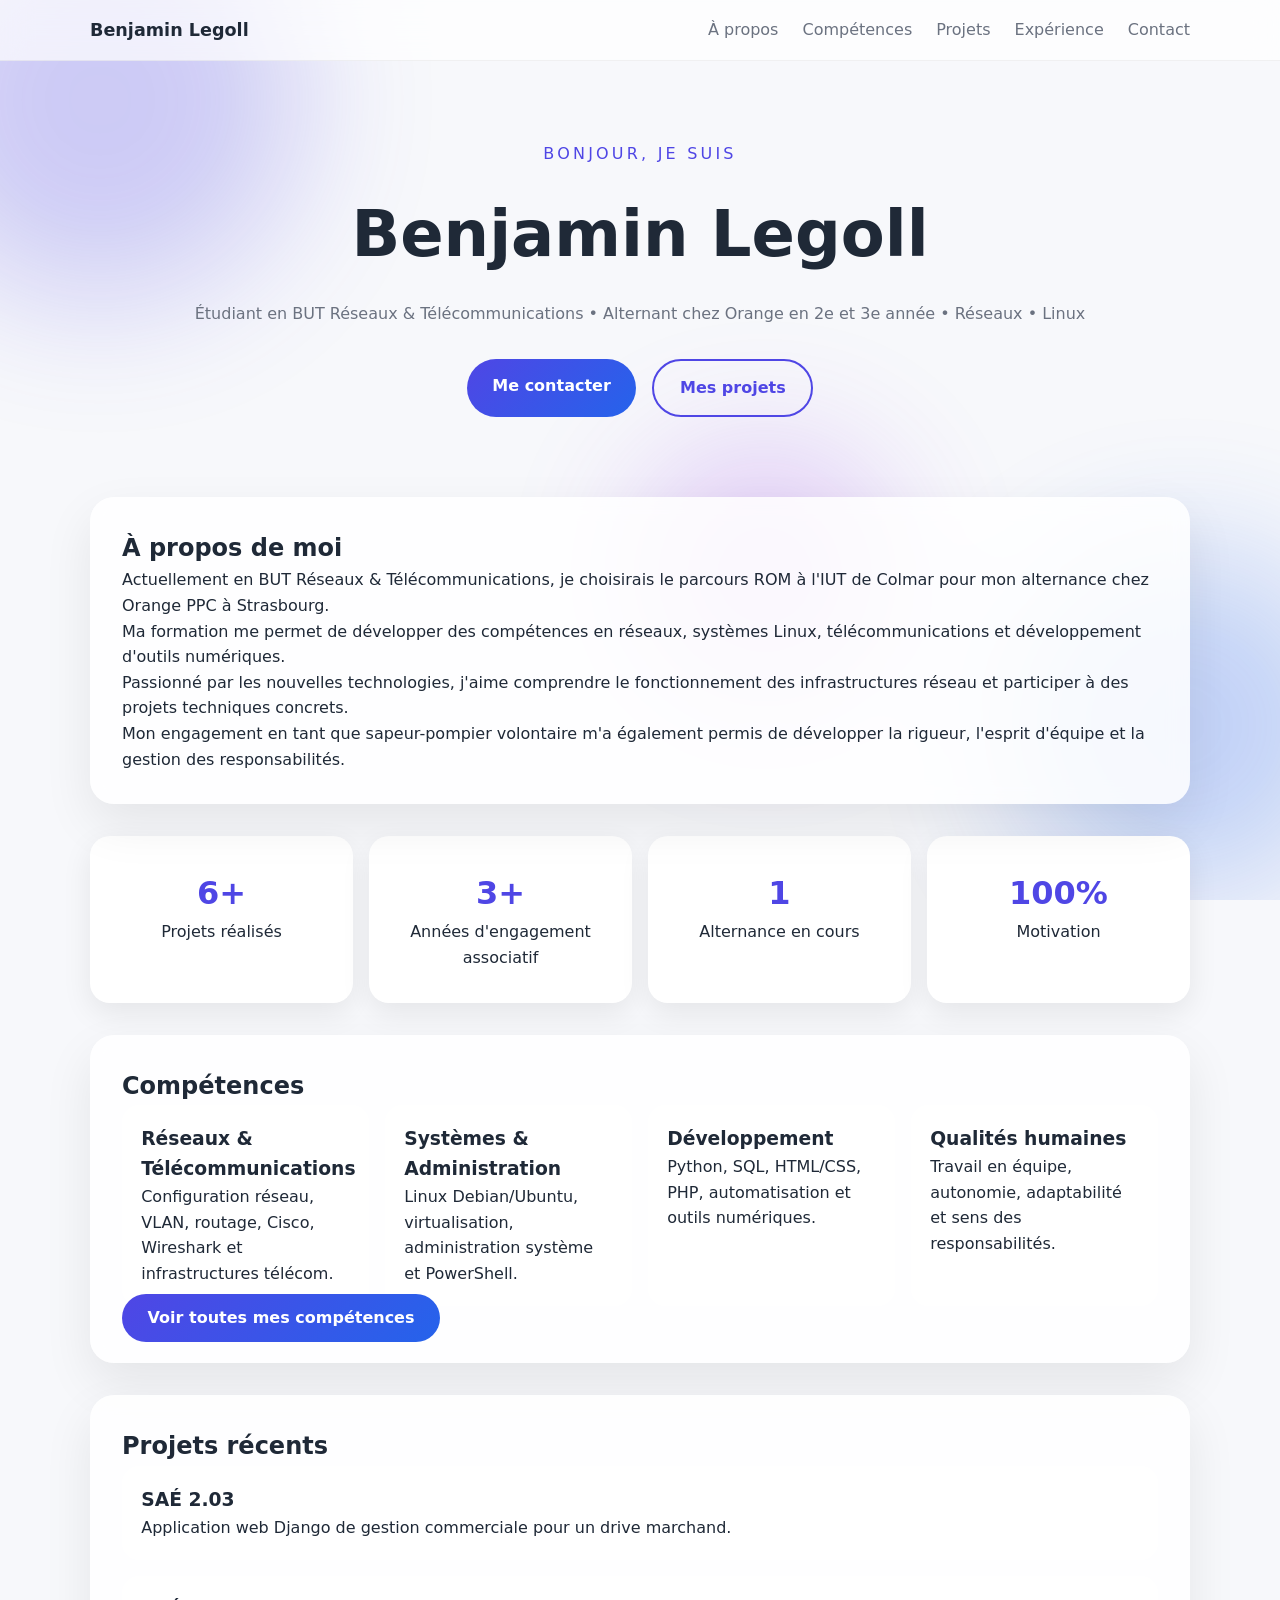
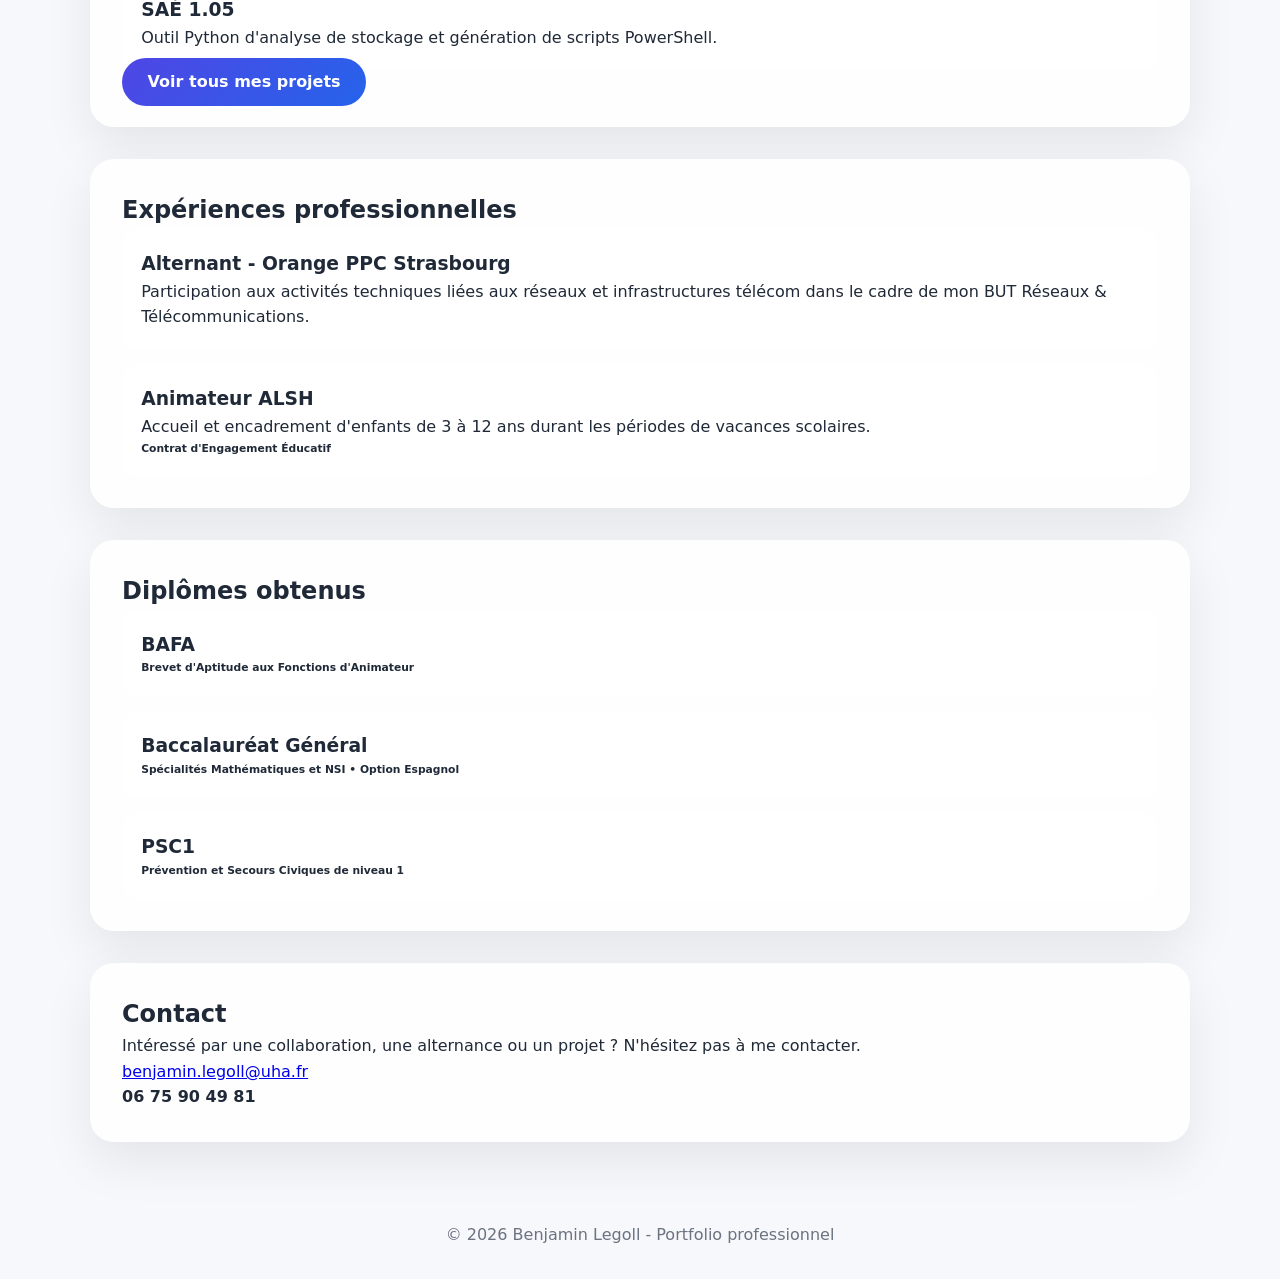
==== index.html @ bb938822 "portfolio initial clean" ====
<!DOCTYPE html>
<html lang="fr">
<head>
  <meta charset="UTF-8">
  <meta name="viewport" content="width=device-width, initial-scale=1.0">
  <title>Benjamin Legoll | Portfolio</title>
  <link rel="stylesheet" href="styles.css">
</head>
<body>

  <div class="background-shapes">
    <span></span>
    <span></span>
    <span></span>
  </div>

  <nav class="navbar">
    <div class="container nav-container">
      <a href="index.html" class="logo">Benjamin Legoll</a>

      <div class="nav-links">
        <a href="#a-propos">À propos</a>
        <a href="#competences">Compétences</a>
        <a href="#projets">Projets</a>
        <a href="#experience">Expérience</a>
        <a href="#contact">Contact</a>
      </div>
    </div>
  </nav>

  <header class="hero">
    <div class="container">

      <p class="eyebrow">Bonjour, je suis</p>

      <h1>Benjamin Legoll</h1>

      <p class="subtitle">
        Étudiant en BUT Réseaux & Télécommunications • Alternant chez Orange en 2e et 3e année • Réseaux • Linux
      </p>

      <div class="hero-buttons">
        <a class="btn" href="#contact">Me contacter</a>
        <a class="btn btn-secondary" href="projects.html">Mes projets</a>
      </div>

    </div>
  </header>

  <main class="container">

    <section id="a-propos" class="card">
      <h2>À propos de moi</h2>

      <p>
        Actuellement en BUT Réseaux & Télécommunications, je choisirais le parcours ROM à l'IUT de Colmar pour mon alternance chez Orange PPC à Strasbourg.
      </p>

      <p>
        Ma formation me permet de développer des compétences en réseaux, systèmes Linux,
        télécommunications et développement d'outils numériques.
      </p>

      <p>
        Passionné par les nouvelles technologies, j'aime comprendre le fonctionnement
        des infrastructures réseau et participer à des projets techniques concrets.
      </p>

      <p>
        Mon engagement en tant que sapeur-pompier volontaire m'a également permis de développer
        la rigueur, l'esprit d'équipe et la gestion des responsabilités.
      </p>
    </section>

    <section class="stats">
      <div class="stat">
        <h3>6+</h3>
        <p>Projets réalisés</p>
      </div>

      <div class="stat">
        <h3>3+</h3>
        <p>Années d'engagement associatif</p>
      </div>

      <div class="stat">
        <h3>1</h3>
        <p>Alternance en cours</p>
      </div>

      <div class="stat">
        <h3>100%</h3>
        <p>Motivation</p>
      </div>
    </section>

    <section id="competences" class="card">
      <h2>Compétences</h2>

      <div class="skills-overview">

        <article>
          <h3>Réseaux & Télécommunications</h3>
          <p>Configuration réseau, VLAN, routage, Cisco, Wireshark et infrastructures télécom.</p>
        </article>

        <article>
          <h3>Systèmes & Administration</h3>
          <p>Linux Debian/Ubuntu, virtualisation, administration système et PowerShell.</p>
        </article>

        <article>
          <h3>Développement</h3>
          <p>Python, SQL, HTML/CSS, PHP, automatisation et outils numériques.</p>
        </article>

        <article>
          <h3>Qualités humaines</h3>
          <p>Travail en équipe, autonomie, adaptabilité et sens des responsabilités.</p>
        </article>

      </div>

      <a class="btn section-btn" href="skills.html">
        Voir toutes mes compétences
      </a>
    </section>

    <section id="projets" class="card">
      <h2>Projets récents</h2>

      <div class="projects-overview">

        <article>
          <h3>SAÉ 2.03</h3>
          <p>Application web Django de gestion commerciale pour un drive marchand.</p>
        </article>

        <article>
          <h3>SAÉ 1.05</h3>
          <p>Outil Python d'analyse de stockage et génération de scripts PowerShell.</p>
        </article>

      </div>

      <a class="btn section-btn" href="projects.html">
        Voir tous mes projets
      </a>
    </section>

    <section id="experience" class="card">
      <h2>Expériences professionnelles</h2>

      <div class="experience-list">

        <article>
          <h3>Alternant - Orange PPC Strasbourg</h3>
          <p>
            Participation aux activités techniques liées aux réseaux et infrastructures
            télécom dans le cadre de mon BUT Réseaux & Télécommunications.
          </p>
        </article>

        <article>
          <h3>Animateur ALSH</h3>
          <p>
            Accueil et encadrement d'enfants de 3 à 12 ans durant les périodes de vacances scolaires.
          </p>
          <h6>Contrat d'Engagement Éducatif</h6>
        </article>

      </div>
    </section>

    <section id="diplomes" class="card">
      <h2>Diplômes obtenus</h2>

      <div class="exam-list">

        <article>
          <h3>BAFA</h3>
          <h6>Brevet d'Aptitude aux Fonctions d'Animateur</h6>
        </article>

        <article>
          <h3>Baccalauréat Général</h3>
          <h6>Spécialités Mathématiques et NSI • Option Espagnol</h6>
        </article>

        <article>
          <h3>PSC1</h3>
          <h6>Prévention et Secours Civiques de niveau 1</h6>
        </article>

      </div>
    </section>

    <section id="contact" class="card contact-card">
      <h2>Contact</h2>

      <p>
        Intéressé par une collaboration, une alternance ou un projet ?
        N'hésitez pas à me contacter.
      </p>

      <p>
        <a href="mailto:benjamin.legoll@uha.fr">benjamin.legoll@uha.fr</a>
      </p>

      <p>
        <strong>06 75 90 49 81</strong>
      </p>
    </section>

  </main>

  <footer class="footer">
    <p>© 2026 Benjamin Legoll - Portfolio professionnel</p>
  </footer>

</body>
</html>
---- styles.css ----
:root {
  --primary: #4f46e5;
  --secondary: #2563eb;
  --text: #1f2937;
  --muted: #6b7280;
  --bg: #f7f8fb;
  --card: rgba(255,255,255,0.85);
}

* {
  box-sizing: border-box;
  margin: 0;
  padding: 0;
}

html {
  scroll-behavior: smooth;
}

body {
  font-family: system-ui, -apple-system, Segoe UI, Roboto, sans-serif;
  background: var(--bg);
  color: var(--text);
  line-height: 1.6;
  overflow-x: hidden;
}

/* ===== BACKGROUND ANIMÉ ===== */

.background-shapes {
  position: fixed;
  inset: 0;
  z-index: -1;
  overflow: hidden;
}

.background-shapes span {
  position: absolute;
  border-radius: 50%;
  filter: blur(70px);
  opacity: 0.25;
  animation: float 18s infinite ease-in-out;
}

.background-shapes span:nth-child(1) {
  width: 400px;
  height: 400px;
  background: var(--primary);
  top: -100px;
  left: -100px;
}

.background-shapes span:nth-child(2) {
  width: 350px;
  height: 350px;
  background: var(--secondary);
  bottom: 0;
  right: -80px;
}

.background-shapes span:nth-child(3) {
  width: 250px;
  height: 250px;
  background: #9333ea;
  top: 50%;
  left: 50%;
}

@keyframes float {
  0% { transform: translateY(0px); }
  50% { transform: translateY(-40px); }
  100% { transform: translateY(0px); }
}

/* ===== NAVBAR ===== */

.navbar {
  position: sticky;
  top: 0;
  z-index: 1000;
  backdrop-filter: blur(15px);
  background: rgba(255,255,255,0.7);
  border-bottom: 1px solid rgba(0,0,0,0.05);
}

.nav-container {
  display: flex;
  justify-content: space-between;
  align-items: center;
  padding: 1rem 0;
}

.logo {
  font-weight: 800;
  text-decoration: none;
  color: var(--text);
  font-size: 1.1rem;
}

.nav-links {
  display: flex;
  gap: 1.5rem;
}

.nav-links a {
  text-decoration: none;
  color: var(--muted);
  font-weight: 500;
  transition: 0.3s;
}

.nav-links a:hover {
  color: var(--primary);
}

/* ===== CONTAINER ===== */

.container {
  width: min(1100px, 92%);
  margin: auto;
}

/* ===== HERO ===== */

.hero {
  text-align: center;
  padding: 5rem 0 3rem;
}

.hero h1 {
  font-size: clamp(2.5rem, 5vw, 4rem);
  animation: fadeUp 0.8s ease;
}

.subtitle {
  margin-top: 1rem;
  color: var(--muted);
  animation: fadeUp 1.1s ease;
}

.eyebrow {
  text-transform: uppercase;
  letter-spacing: 0.2em;
  color: var(--primary);
  margin-bottom: 1rem;
}

.hero-buttons {
  margin-top: 2rem;
  display: flex;
  justify-content: center;
  gap: 1rem;
  flex-wrap: wrap;
}

/* ===== BUTTONS ===== */

.btn {
  padding: 0.9rem 1.6rem;
  border-radius: 999px;
  text-decoration: none;
  font-weight: 600;
  background: linear-gradient(135deg, var(--primary), var(--secondary));
  color: white;
  transition: 0.3s;
}

.btn:hover {
  transform: translateY(-3px);
  box-shadow: 0 15px 30px rgba(0,0,0,0.15);
}

.btn-secondary {
  background: transparent;
  border: 2px solid var(--primary);
  color: var(--primary);
}

.btn-secondary:hover {
  background: var(--primary);
  color: white;
}

/* ===== CARDS ===== */

.card {
  background: var(--card);
  backdrop-filter: blur(10px);
  border-radius: 24px;
  padding: 2rem;
  margin-top: 2rem;
  box-shadow: 0 20px 50px rgba(0,0,0,0.08);
  transition: 0.3s;
}

.card:hover {
  transform: translateY(-6px);
}

/* ===== GRIDS ===== */

.skills-overview,
.project-list,
.projects-overview,
.experience-list,
.exam-list {
  display: grid;
  gap: 1rem;
}

.skills-overview {
  grid-template-columns: repeat(auto-fit, minmax(220px, 1fr));
}

/* ===== SUB CARDS ===== */

.skills-overview article,
.project-card,
.projects-overview article,
.experience-list article,
.exam-list article {
  background: white;
  border-radius: 18px;
  padding: 1.2rem;
  transition: 0.3s;
}

.skills-overview article:hover,
.project-card:hover,
.projects-overview article:hover,
.experience-list article:hover,
.exam-list article:hover {
  transform: translateY(-6px);
  box-shadow: 0 15px 30px rgba(0,0,0,0.1);
}

/* ===== TAGS ===== */

.tags {
  display: flex;
  flex-wrap: wrap;
  gap: 0.5rem;
  margin-top: 1rem;
}

.tag {
  background: #e0e7ff;
  color: var(--primary);
  padding: 0.3rem 0.7rem;
  border-radius: 999px;
  font-size: 0.8rem;
  transition: 0.3s;
}

.tag:hover {
  background: var(--primary);
  color: white;
}

/* ===== LINKS ===== */

.project-link {
  display: inline-block;
  margin-top: 0.5rem;
  color: var(--primary);
  font-weight: 600;
  text-decoration: none;
}

.project-link:hover {
  text-decoration: underline;
}

/* ===== STATS ===== */

.stats {
  display: grid;
  grid-template-columns: repeat(auto-fit, minmax(150px, 1fr));
  gap: 1rem;
  margin-top: 2rem;
}

.stat {
  background: white;
  padding: 2rem;
  border-radius: 20px;
  text-align: center;
  box-shadow: 0 10px 30px rgba(0,0,0,0.08);
}

.stat h3 {
  color: var(--primary);
  font-size: 2rem;
}

/* ===== FOOTER ===== */

.footer {
  text-align: center;
  padding: 2rem;
  color: var(--muted);
  margin-top: 3rem;
}

/* ===== ANIMATIONS ===== */

@keyframes fadeUp {
  from {
    opacity: 0;
    transform: translateY(30px);
  }
  to {
    opacity: 1;
    transform: translateY(0);
  }
}

/* ===== RESPONSIVE ===== */

@media (max-width: 768px) {
  .nav-links {
    display: none;
  }

  .hero {
    padding: 3.5rem 0 2rem;
  }
}
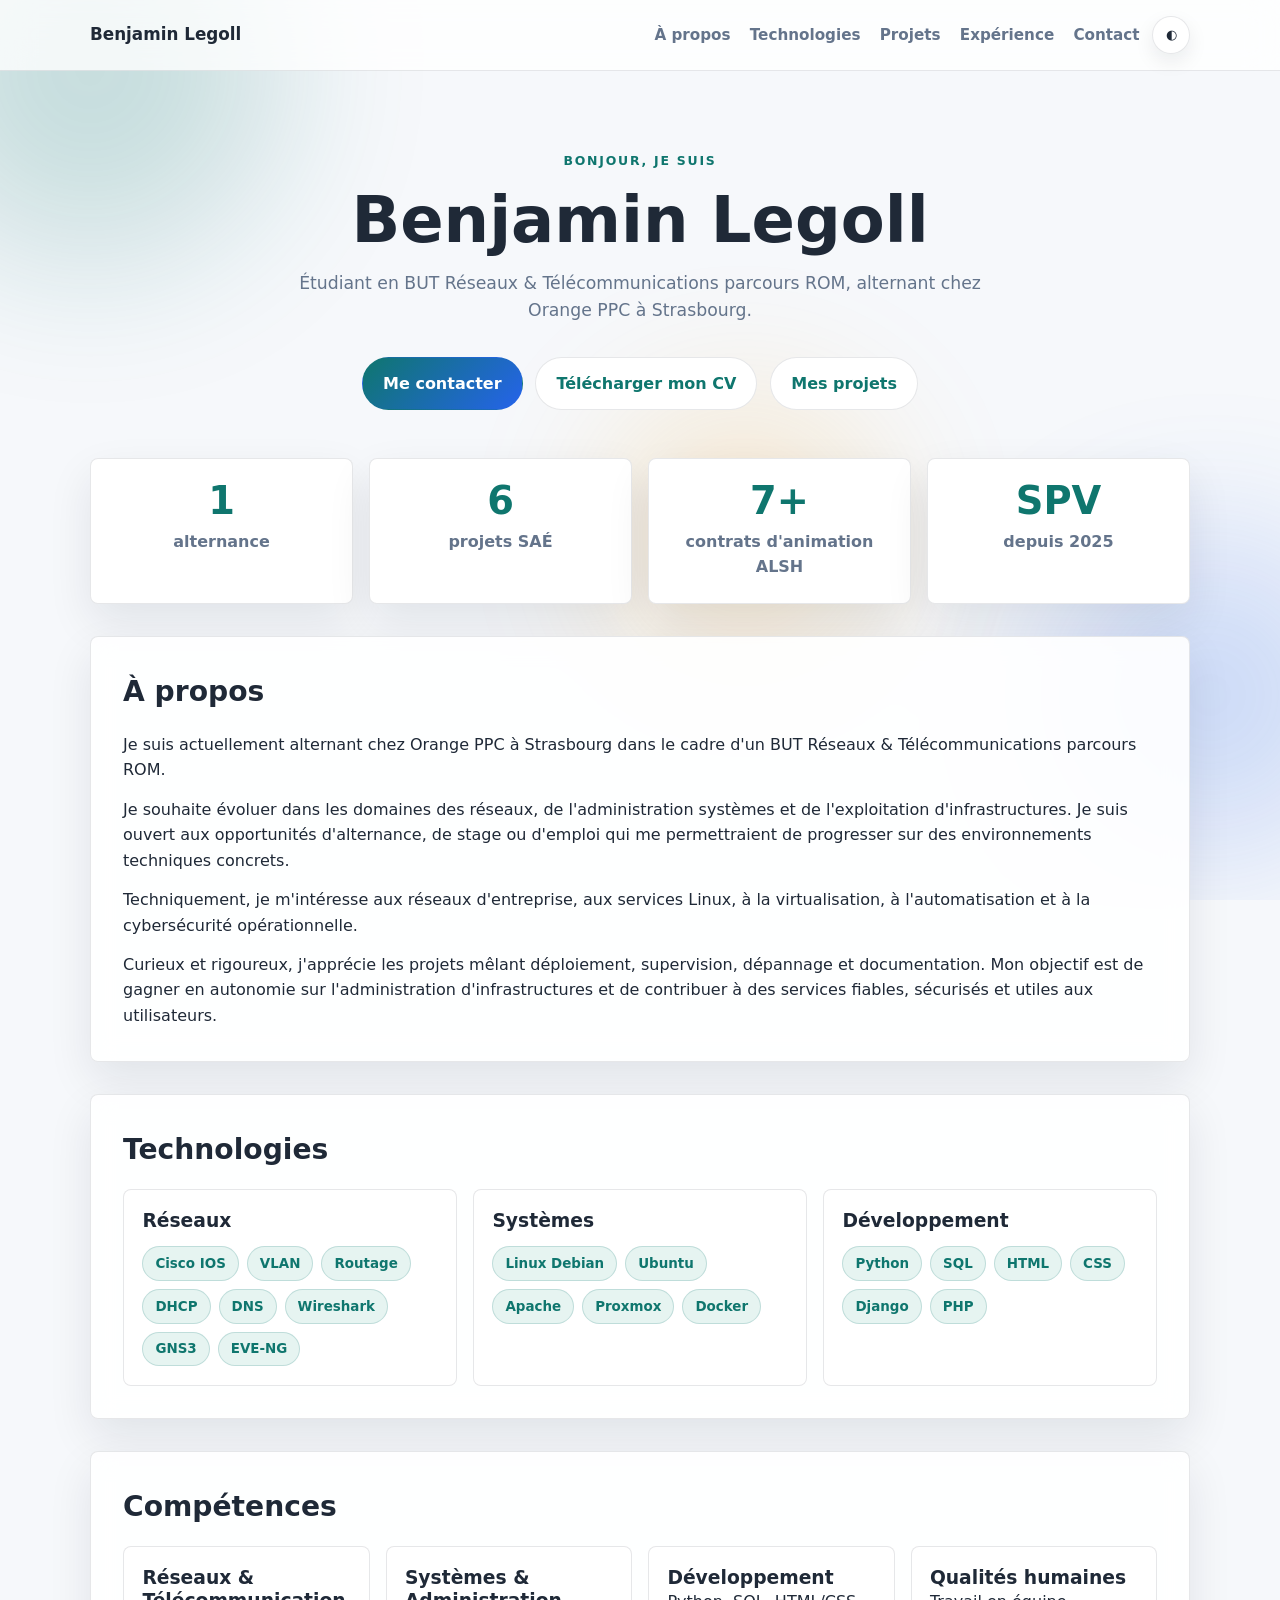
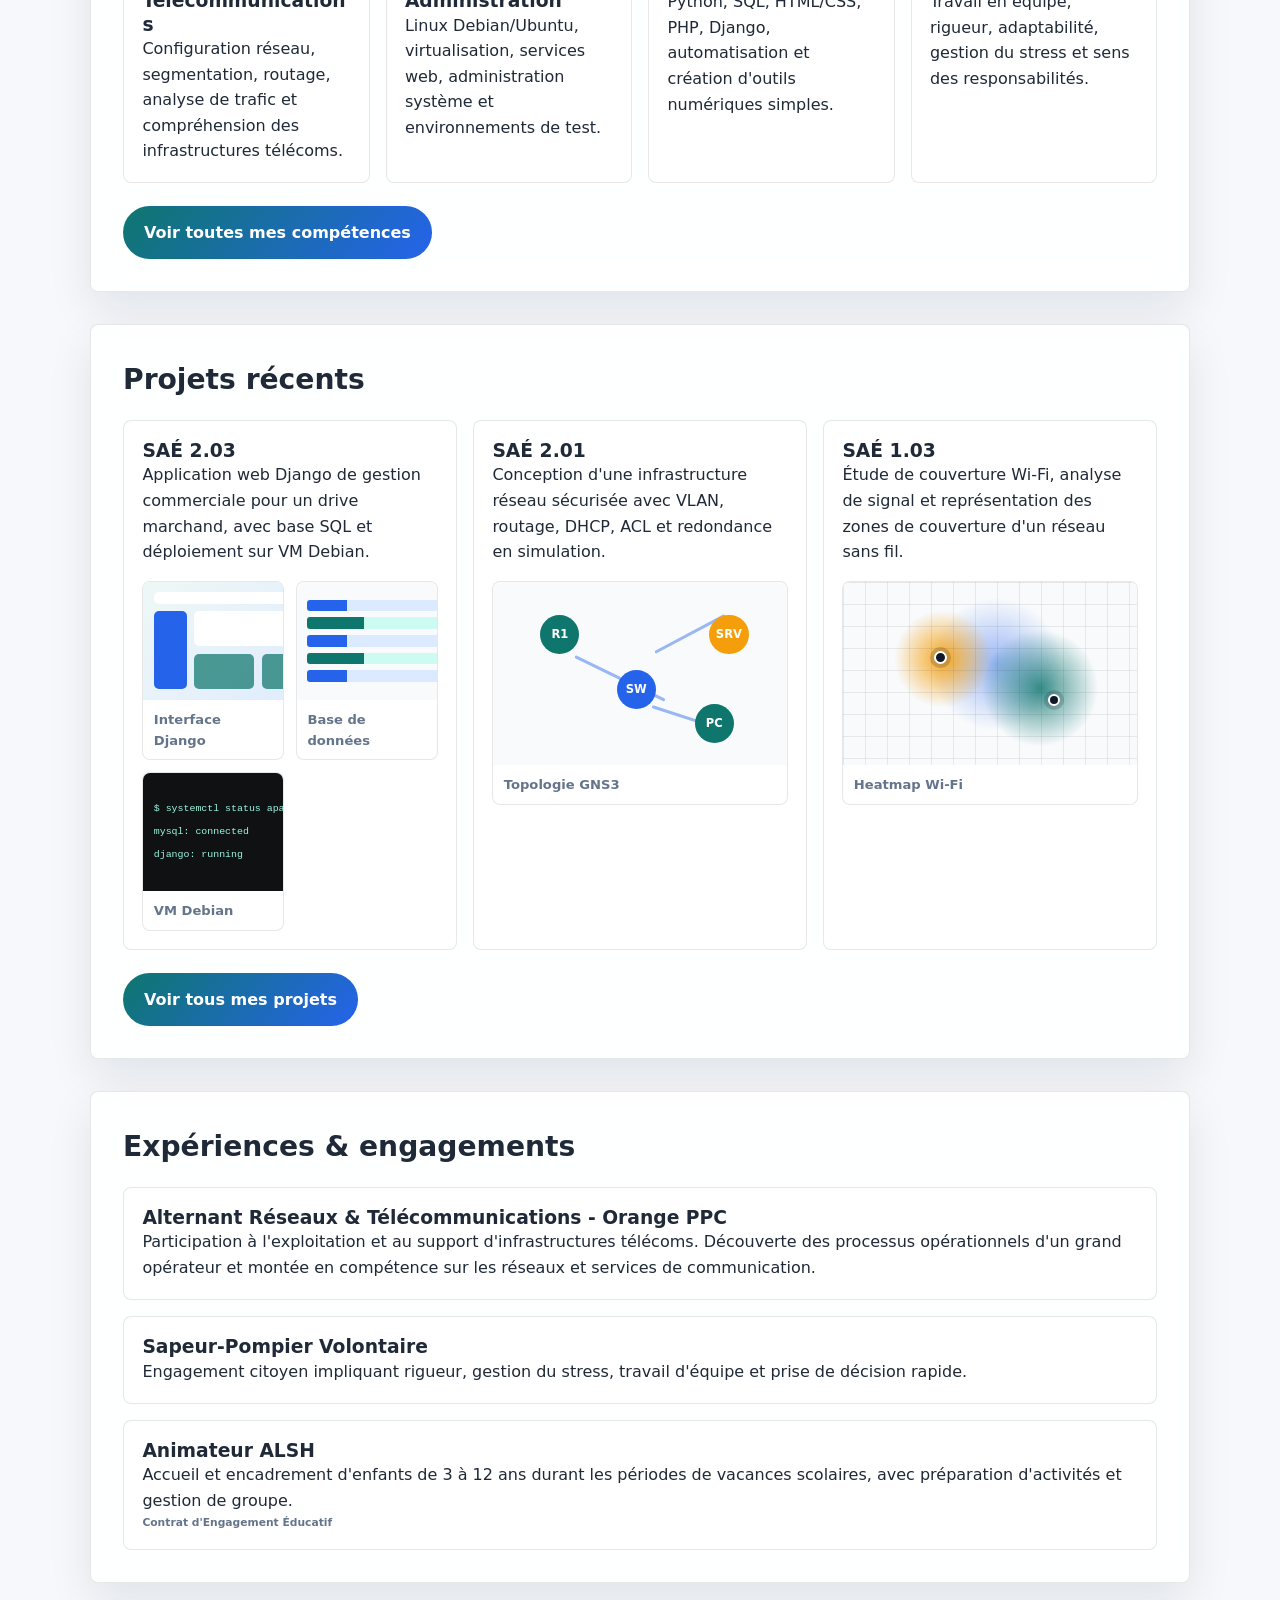
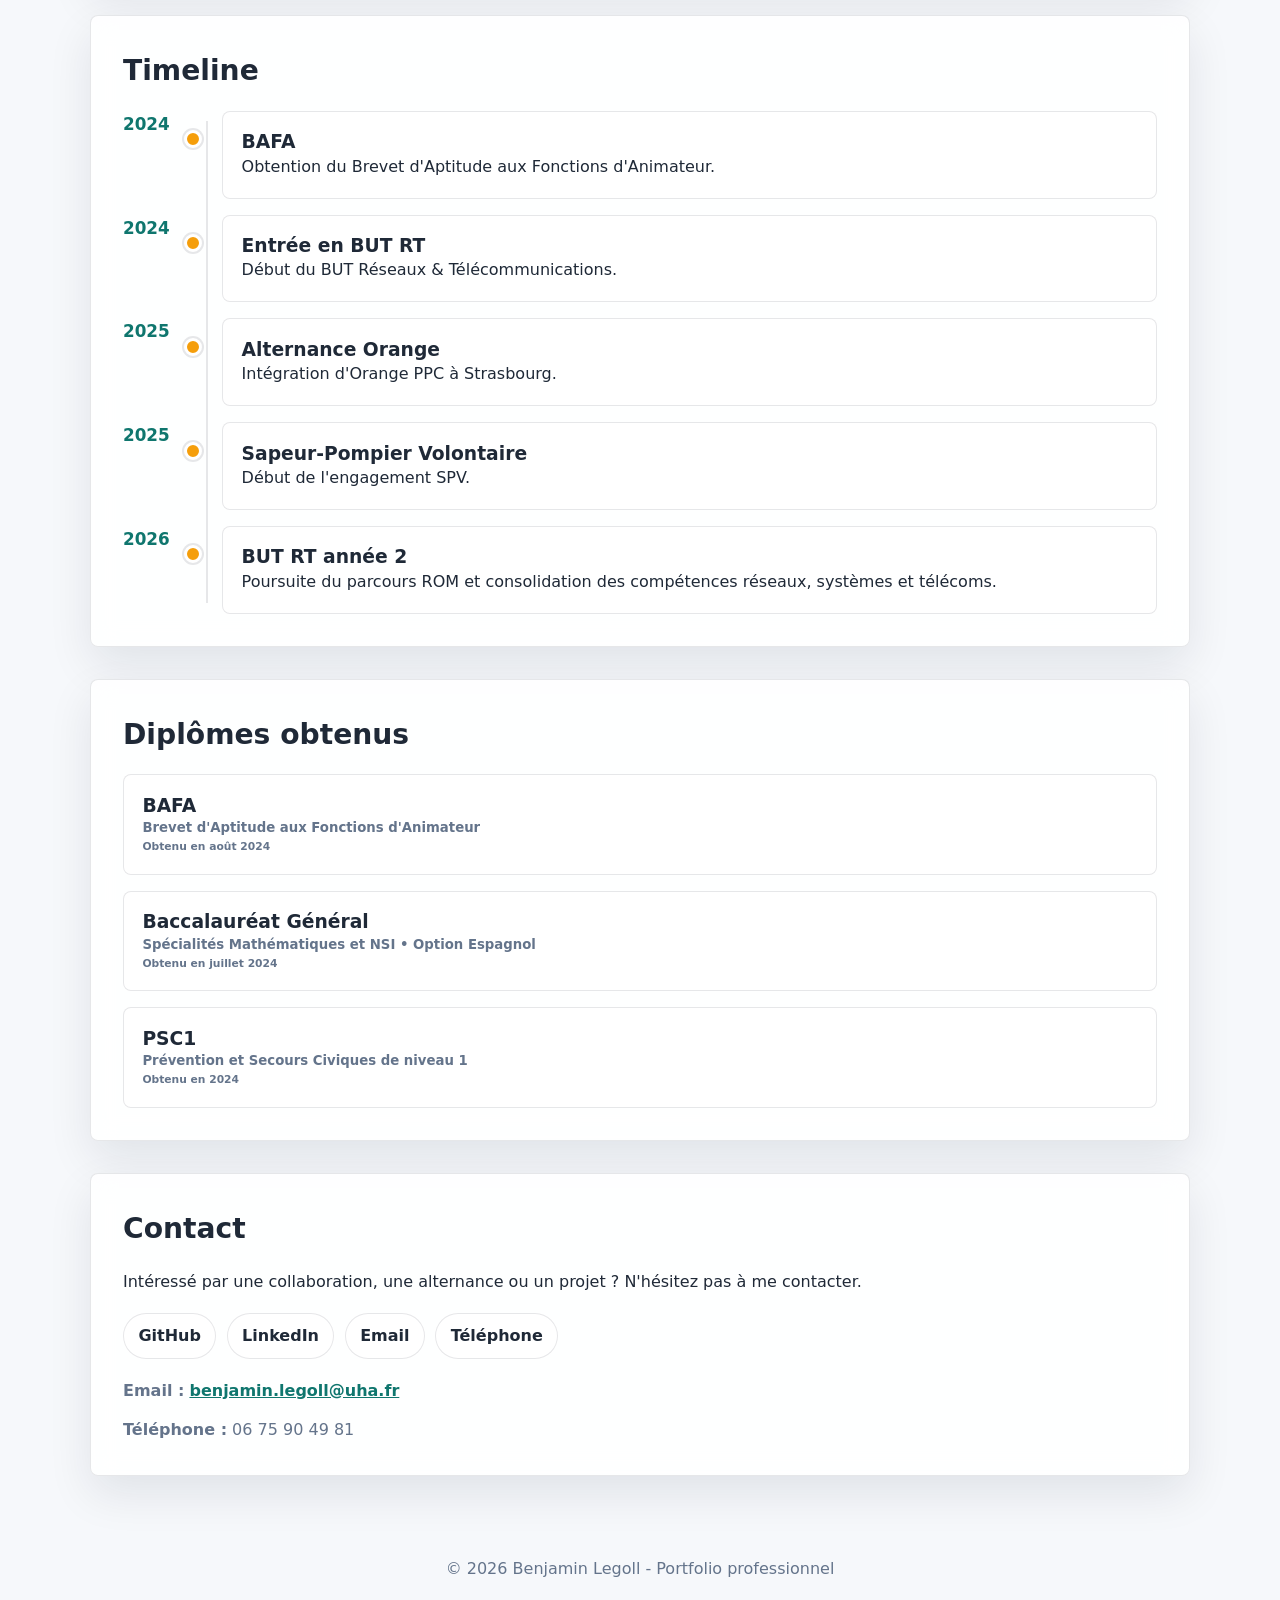
==== commit c7f2deaf: "Update portfolio content and responsive layout" ====
--- a/index.html
+++ b/index.html
@@ -4,7 +4,16 @@
   <meta charset="UTF-8">
   <meta name="viewport" content="width=device-width, initial-scale=1.0">
   <title>Benjamin Legoll | Portfolio</title>
+  <script>
+    (() => {
+      const savedTheme = localStorage.getItem("theme");
+      if (savedTheme === "dark" || (!savedTheme && window.matchMedia("(prefers-color-scheme: dark)").matches)) {
+        document.documentElement.dataset.theme = "dark";
+      }
+    })();
+  </script>
   <link rel="stylesheet" href="styles.css">
+  <script src="theme.js" defer></script>
 </head>
 <body>
 
@@ -18,12 +27,18 @@
     <div class="container nav-container">
       <a href="index.html" class="logo">Benjamin Legoll</a>
 
-      <div class="nav-links">
-        <a href="#a-propos">À propos</a>
-        <a href="#competences">Compétences</a>
-        <a href="#projets">Projets</a>
-        <a href="#experience">Expérience</a>
-        <a href="#contact">Contact</a>
+      <div class="nav-actions">
+        <div class="nav-links">
+          <a href="#a-propos">À propos</a>
+          <a href="#technologies">Technologies</a>
+          <a href="#projets">Projets</a>
+          <a href="#experience">Expérience</a>
+          <a href="#contact">Contact</a>
+        </div>
+
+        <button class="theme-toggle" type="button" data-theme-toggle aria-label="Basculer le mode sombre" title="Mode sombre">
+          <span aria-hidden="true">◐</span>
+        </button>
       </div>
     </div>
   </nav>
@@ -36,61 +51,102 @@
       <h1>Benjamin Legoll</h1>
 
       <p class="subtitle">
-        Étudiant en BUT Réseaux & Télécommunications • Alternant chez Orange en 2e et 3e année • Réseaux • Linux
+        Étudiant en BUT Réseaux & Télécommunications parcours ROM, alternant chez Orange PPC à Strasbourg.
       </p>
 
       <div class="hero-buttons">
         <a class="btn" href="#contact">Me contacter</a>
+        <a class="btn btn-secondary" href="CV_Benjamin_Legoll.pdf" target="_blank" rel="noopener noreferrer">Télécharger mon CV</a>
         <a class="btn btn-secondary" href="projects.html">Mes projets</a>
       </div>
 
     </div>
   </header>
 
+  <section class="stats container" aria-label="Chiffres clés">
+    <div class="stat">
+      <h3>1</h3>
+      <p>alternance</p>
+    </div>
+
+    <div class="stat">
+      <h3>6</h3>
+      <p>projets SAÉ</p>
+    </div>
+
+    <div class="stat">
+      <h3>7+</h3>
+      <p>contrats d'animation ALSH</p>
+    </div>
+
+    <div class="stat">
+      <h3>SPV</h3>
+      <p>depuis 2025</p>
+    </div>
+  </section>
+
   <main class="container">
 
     <section id="a-propos" class="card">
-      <h2>À propos de moi</h2>
+      <h2>À propos</h2>
 
       <p>
-        Actuellement en BUT Réseaux & Télécommunications, je choisirais le parcours ROM à l'IUT de Colmar pour mon alternance chez Orange PPC à Strasbourg.
+        Je suis actuellement alternant chez Orange PPC à Strasbourg dans le cadre d'un BUT Réseaux & Télécommunications parcours ROM.
       </p>
 
       <p>
-        Ma formation me permet de développer des compétences en réseaux, systèmes Linux,
-        télécommunications et développement d'outils numériques.
+        Je souhaite évoluer dans les domaines des réseaux, de l'administration systèmes et de l'exploitation d'infrastructures. Je suis ouvert aux opportunités d'alternance, de stage ou d'emploi qui me permettraient de progresser sur des environnements techniques concrets.
       </p>
 
       <p>
-        Passionné par les nouvelles technologies, j'aime comprendre le fonctionnement
-        des infrastructures réseau et participer à des projets techniques concrets.
+        Techniquement, je m'intéresse aux réseaux d'entreprise, aux services Linux, à la virtualisation, à l'automatisation et à la cybersécurité opérationnelle.
       </p>
 
       <p>
-        Mon engagement en tant que sapeur-pompier volontaire m'a également permis de développer
-        la rigueur, l'esprit d'équipe et la gestion des responsabilités.
-      </p>
-    </section>
-
-    <section class="stats">
-      <div class="stat">
-        <h3>6+</h3>
-        <p>Projets réalisés</p>
-      </div>
-
-      <div class="stat">
-        <h3>3+</h3>
-        <p>Années d'engagement associatif</p>
-      </div>
-
-      <div class="stat">
-        <h3>1</h3>
-        <p>Alternance en cours</p>
-      </div>
-
-      <div class="stat">
-        <h3>100%</h3>
-        <p>Motivation</p>
+        Curieux et rigoureux, j'apprécie les projets mêlant déploiement, supervision, dépannage et documentation. Mon objectif est de gagner en autonomie sur l'administration d'infrastructures et de contribuer à des services fiables, sécurisés et utiles aux utilisateurs.
+      </p>
+    </section>
+
+    <section id="technologies" class="card">
+      <h2>Technologies</h2>
+
+      <div class="tech-groups">
+        <article>
+          <h3>Réseaux</h3>
+          <div class="badges">
+            <span class="badge">Cisco IOS</span>
+            <span class="badge">VLAN</span>
+            <span class="badge">Routage</span>
+            <span class="badge">DHCP</span>
+            <span class="badge">DNS</span>
+            <span class="badge">Wireshark</span>
+            <span class="badge">GNS3</span>
+            <span class="badge">EVE-NG</span>
+          </div>
+        </article>
+
+        <article>
+          <h3>Systèmes</h3>
+          <div class="badges">
+            <span class="badge">Linux Debian</span>
+            <span class="badge">Ubuntu</span>
+            <span class="badge">Apache</span>
+            <span class="badge">Proxmox</span>
+            <span class="badge">Docker</span>
+          </div>
+        </article>
+
+        <article>
+          <h3>Développement</h3>
+          <div class="badges">
+            <span class="badge">Python</span>
+            <span class="badge">SQL</span>
+            <span class="badge">HTML</span>
+            <span class="badge">CSS</span>
+            <span class="badge">Django</span>
+            <span class="badge">PHP</span>
+          </div>
+        </article>
       </div>
     </section>
 
@@ -101,22 +157,22 @@
 
         <article>
           <h3>Réseaux & Télécommunications</h3>
-          <p>Configuration réseau, VLAN, routage, Cisco, Wireshark et infrastructures télécom.</p>
+          <p>Configuration réseau, segmentation, routage, analyse de trafic et compréhension des infrastructures télécoms.</p>
         </article>
 
         <article>
           <h3>Systèmes & Administration</h3>
-          <p>Linux Debian/Ubuntu, virtualisation, administration système et PowerShell.</p>
+          <p>Linux Debian/Ubuntu, virtualisation, services web, administration système et environnements de test.</p>
         </article>
 
         <article>
           <h3>Développement</h3>
-          <p>Python, SQL, HTML/CSS, PHP, automatisation et outils numériques.</p>
+          <p>Python, SQL, HTML/CSS, PHP, Django, automatisation et création d'outils numériques simples.</p>
         </article>
 
         <article>
           <h3>Qualités humaines</h3>
-          <p>Travail en équipe, autonomie, adaptabilité et sens des responsabilités.</p>
+          <p>Travail en équipe, rigueur, adaptabilité, gestion du stress et sens des responsabilités.</p>
         </article>
 
       </div>
@@ -133,12 +189,76 @@
 
         <article>
           <h3>SAÉ 2.03</h3>
-          <p>Application web Django de gestion commerciale pour un drive marchand.</p>
-        </article>
-
-        <article>
-          <h3>SAÉ 1.05</h3>
-          <p>Outil Python d'analyse de stockage et génération de scripts PowerShell.</p>
+          <p>Application web Django de gestion commerciale pour un drive marchand, avec base SQL et déploiement sur VM Debian.</p>
+
+          <div class="project-captures">
+            <figure class="project-shot">
+              <div class="shot-frame shot-dashboard" aria-hidden="true">
+                <span class="shot-topbar"></span>
+                <span class="shot-sidebar"></span>
+                <span class="shot-card-wide"></span>
+                <span class="shot-card-small"></span>
+                <span class="shot-card-small"></span>
+              </div>
+              <figcaption>Interface Django</figcaption>
+            </figure>
+
+            <figure class="project-shot">
+              <div class="shot-frame shot-table" aria-hidden="true">
+                <span></span>
+                <span></span>
+                <span></span>
+                <span></span>
+                <span></span>
+              </div>
+              <figcaption>Base de données</figcaption>
+            </figure>
+
+            <figure class="project-shot">
+              <div class="shot-frame shot-terminal" aria-hidden="true">
+                <span>$ systemctl status apache2</span>
+                <span>mysql: connected</span>
+                <span>django: running</span>
+              </div>
+              <figcaption>VM Debian</figcaption>
+            </figure>
+          </div>
+        </article>
+
+        <article>
+          <h3>SAÉ 2.01</h3>
+          <p>Conception d'une infrastructure réseau sécurisée avec VLAN, routage, DHCP, ACL et redondance en simulation.</p>
+
+          <div class="project-captures">
+            <figure class="project-shot">
+              <div class="shot-frame shot-network" aria-hidden="true">
+                <span class="link link-a"></span>
+                <span class="link link-b"></span>
+                <span class="link link-c"></span>
+                <span class="node node-a">R1</span>
+                <span class="node node-b">SW</span>
+                <span class="node node-c">SRV</span>
+                <span class="node node-d">PC</span>
+              </div>
+              <figcaption>Topologie GNS3</figcaption>
+            </figure>
+          </div>
+        </article>
+
+        <article>
+          <h3>SAÉ 1.03</h3>
+          <p>Étude de couverture Wi-Fi, analyse de signal et représentation des zones de couverture d'un réseau sans fil.</p>
+
+          <div class="project-captures">
+            <figure class="project-shot">
+              <div class="shot-frame shot-heatmap" aria-hidden="true">
+                <span class="map-grid"></span>
+                <span class="access-point access-a"></span>
+                <span class="access-point access-b"></span>
+              </div>
+              <figcaption>Heatmap Wi-Fi</figcaption>
+            </figure>
+          </div>
         </article>
 
       </div>
@@ -149,22 +269,30 @@
     </section>
 
     <section id="experience" class="card">
-      <h2>Expériences professionnelles</h2>
+      <h2>Expériences & engagements</h2>
 
       <div class="experience-list">
 
         <article>
-          <h3>Alternant - Orange PPC Strasbourg</h3>
+          <h3>Alternant Réseaux & Télécommunications - Orange PPC</h3>
           <p>
-            Participation aux activités techniques liées aux réseaux et infrastructures
-            télécom dans le cadre de mon BUT Réseaux & Télécommunications.
+            Participation à l'exploitation et au support d'infrastructures télécoms.
+            Découverte des processus opérationnels d'un grand opérateur et montée en compétence sur les réseaux et services de communication.
+          </p>
+        </article>
+
+        <article>
+          <h3>Sapeur-Pompier Volontaire</h3>
+          <p>
+            Engagement citoyen impliquant rigueur, gestion du stress,
+            travail d'équipe et prise de décision rapide.
           </p>
         </article>
 
         <article>
           <h3>Animateur ALSH</h3>
           <p>
-            Accueil et encadrement d'enfants de 3 à 12 ans durant les périodes de vacances scolaires.
+            Accueil et encadrement d'enfants de 3 à 12 ans durant les périodes de vacances scolaires, avec préparation d'activités et gestion de groupe.
           </p>
           <h6>Contrat d'Engagement Éducatif</h6>
         </article>
@@ -172,6 +300,52 @@
       </div>
     </section>
 
+    <section id="timeline" class="card">
+      <h2>Timeline</h2>
+
+      <div class="timeline">
+        <article class="timeline-item">
+          <span class="timeline-year">2024</span>
+          <div class="timeline-content">
+            <h3>BAFA</h3>
+            <p>Obtention du Brevet d'Aptitude aux Fonctions d'Animateur.</p>
+          </div>
+        </article>
+
+        <article class="timeline-item">
+          <span class="timeline-year">2024</span>
+          <div class="timeline-content">
+            <h3>Entrée en BUT RT</h3>
+            <p>Début du BUT Réseaux & Télécommunications.</p>
+          </div>
+        </article>
+
+        <article class="timeline-item">
+          <span class="timeline-year">2025</span>
+          <div class="timeline-content">
+            <h3>Alternance Orange</h3>
+            <p>Intégration d'Orange PPC à Strasbourg.</p>
+          </div>
+        </article>
+
+        <article class="timeline-item">
+          <span class="timeline-year">2025</span>
+          <div class="timeline-content">
+            <h3>Sapeur-Pompier Volontaire</h3>
+            <p>Début de l'engagement SPV.</p>
+          </div>
+        </article>
+
+        <article class="timeline-item">
+          <span class="timeline-year">2026</span>
+          <div class="timeline-content">
+            <h3>BUT RT année 2</h3>
+            <p>Poursuite du parcours ROM et consolidation des compétences réseaux, systèmes et télécoms.</p>
+          </div>
+        </article>
+      </div>
+    </section>
+
     <section id="diplomes" class="card">
       <h2>Diplômes obtenus</h2>
 
@@ -179,17 +353,20 @@
 
         <article>
           <h3>BAFA</h3>
-          <h6>Brevet d'Aptitude aux Fonctions d'Animateur</h6>
+          <h5>Brevet d'Aptitude aux Fonctions d'Animateur</h5>
+          <h6>Obtenu en août 2024</h6>
         </article>
 
         <article>
           <h3>Baccalauréat Général</h3>
-          <h6>Spécialités Mathématiques et NSI • Option Espagnol</h6>
+          <h5>Spécialités Mathématiques et NSI • Option Espagnol</h5>
+          <h6>Obtenu en juillet 2024</h6>
         </article>
 
         <article>
           <h3>PSC1</h3>
-          <h6>Prévention et Secours Civiques de niveau 1</h6>
+          <h5>Prévention et Secours Civiques de niveau 1</h5>
+          <h6>Obtenu en 2024</h6>
         </article>
 
       </div>
@@ -203,12 +380,19 @@
         N'hésitez pas à me contacter.
       </p>
 
-      <p>
-        <a href="mailto:benjamin.legoll@uha.fr">benjamin.legoll@uha.fr</a>
-      </p>
-
-      <p>
-        <strong>06 75 90 49 81</strong>
+      <div class="contact-links">
+        <a href="https://github.com/glufy100" target="_blank" rel="noopener noreferrer">GitHub</a>
+        <a href="https://www.linkedin.com/in/benjamin-legoll/" target="_blank" rel="noopener noreferrer">LinkedIn</a>
+        <a href="mailto:benjamin.legoll@uha.fr">Email</a>
+        <a href="tel:+33675904981">Téléphone</a>
+      </div>
+
+      <p class="contact-detail">
+        <strong>Email :</strong> <a href="mailto:benjamin.legoll@uha.fr">benjamin.legoll@uha.fr</a>
+      </p>
+
+      <p class="contact-detail">
+        <strong>Téléphone :</strong> 06 75 90 49 81
       </p>
     </section>
 
@@ -219,4 +403,4 @@
   </footer>
 
 </body>
-</html>+</html>
--- a/styles.css
+++ b/styles.css
@@ -1,10 +1,36 @@
 :root {
-  --primary: #4f46e5;
+  --primary: #0f766e;
   --secondary: #2563eb;
+  --accent: #f59e0b;
   --text: #1f2937;
-  --muted: #6b7280;
-  --bg: #f7f8fb;
-  --card: rgba(255,255,255,0.85);
+  --muted: #64748b;
+  --bg: #f6f8fb;
+  --card: rgba(255, 255, 255, 0.9);
+  --surface: #ffffff;
+  --surface-soft: #eef6f5;
+  --border: rgba(15, 23, 42, 0.1);
+  --nav-bg: rgba(255, 255, 255, 0.78);
+  --shadow: 0 18px 45px rgba(15, 23, 42, 0.09);
+  --tag-bg: #e6f4f1;
+  --tag-text: #0f766e;
+  --radius: 8px;
+}
+
+:root[data-theme="dark"] {
+  --primary: #2dd4bf;
+  --secondary: #60a5fa;
+  --accent: #fbbf24;
+  --text: #f4f4f5;
+  --muted: #c2c7cf;
+  --bg: #101112;
+  --card: rgba(28, 30, 31, 0.9);
+  --surface: #181a1b;
+  --surface-soft: #202426;
+  --border: rgba(255, 255, 255, 0.12);
+  --nav-bg: rgba(16, 17, 18, 0.82);
+  --shadow: 0 18px 45px rgba(0, 0, 0, 0.34);
+  --tag-bg: rgba(45, 212, 191, 0.14);
+  --tag-text: #99f6e4;
 }
 
 * {
@@ -15,17 +41,30 @@
 
 html {
   scroll-behavior: smooth;
+  -webkit-text-size-adjust: 100%;
+  text-size-adjust: 100%;
 }
 
 body {
-  font-family: system-ui, -apple-system, Segoe UI, Roboto, sans-serif;
+  min-height: 100vh;
+  font-family: system-ui, -apple-system, BlinkMacSystemFont, "Segoe UI", sans-serif;
   background: var(--bg);
   color: var(--text);
   line-height: 1.6;
   overflow-x: hidden;
-}
-
-/* ===== BACKGROUND ANIMÉ ===== */
+  transition: background 0.25s ease, color 0.25s ease;
+}
+
+a {
+  color: inherit;
+}
+
+img,
+svg,
+video,
+canvas {
+  max-width: 100%;
+}
 
 .background-shapes {
   position: fixed;
@@ -37,90 +76,124 @@
 .background-shapes span {
   position: absolute;
   border-radius: 50%;
-  filter: blur(70px);
-  opacity: 0.25;
+  filter: blur(80px);
+  opacity: 0.2;
   animation: float 18s infinite ease-in-out;
 }
 
 .background-shapes span:nth-child(1) {
-  width: 400px;
-  height: 400px;
+  width: 380px;
+  height: 380px;
   background: var(--primary);
-  top: -100px;
+  top: -120px;
   left: -100px;
 }
 
 .background-shapes span:nth-child(2) {
-  width: 350px;
-  height: 350px;
+  width: 320px;
+  height: 320px;
   background: var(--secondary);
-  bottom: 0;
-  right: -80px;
+  bottom: 5%;
+  right: -90px;
 }
 
 .background-shapes span:nth-child(3) {
-  width: 250px;
-  height: 250px;
-  background: #9333ea;
-  top: 50%;
-  left: 50%;
+  width: 260px;
+  height: 260px;
+  background: var(--accent);
+  top: 45%;
+  left: 48%;
 }
 
 @keyframes float {
-  0% { transform: translateY(0px); }
-  50% { transform: translateY(-40px); }
-  100% { transform: translateY(0px); }
-}
-
-/* ===== NAVBAR ===== */
+  0% {
+    transform: translateY(0);
+  }
+
+  50% {
+    transform: translateY(-34px);
+  }
+
+  100% {
+    transform: translateY(0);
+  }
+}
 
 .navbar {
   position: sticky;
   top: 0;
   z-index: 1000;
-  backdrop-filter: blur(15px);
-  background: rgba(255,255,255,0.7);
-  border-bottom: 1px solid rgba(0,0,0,0.05);
+  background: var(--nav-bg);
+  border-bottom: 1px solid var(--border);
+  backdrop-filter: blur(16px);
 }
 
 .nav-container {
   display: flex;
   justify-content: space-between;
   align-items: center;
+  gap: 1rem;
+  flex-wrap: wrap;
   padding: 1rem 0;
 }
 
 .logo {
+  color: var(--text);
+  font-size: 1.05rem;
   font-weight: 800;
   text-decoration: none;
-  color: var(--text);
-  font-size: 1.1rem;
+  white-space: nowrap;
+}
+
+.nav-actions {
+  display: flex;
+  align-items: center;
+  gap: 0.8rem;
+  min-width: 0;
 }
 
 .nav-links {
   display: flex;
-  gap: 1.5rem;
+  align-items: center;
+  gap: 1.2rem;
+  min-width: 0;
 }
 
 .nav-links a {
+  color: var(--muted);
+  font-size: 0.95rem;
+  font-weight: 600;
   text-decoration: none;
-  color: var(--muted);
-  font-weight: 500;
-  transition: 0.3s;
+  transition: color 0.2s ease;
 }
 
 .nav-links a:hover {
   color: var(--primary);
 }
 
-/* ===== CONTAINER ===== */
+.theme-toggle {
+  display: inline-grid;
+  width: 2.35rem;
+  height: 2.35rem;
+  place-items: center;
+  color: var(--text);
+  background: var(--surface);
+  border: 1px solid var(--border);
+  border-radius: 999px;
+  box-shadow: 0 8px 20px rgba(15, 23, 42, 0.08);
+  cursor: pointer;
+  transition: transform 0.2s ease, border-color 0.2s ease, background 0.2s ease;
+}
+
+.theme-toggle:hover {
+  transform: translateY(-2px);
+  border-color: var(--primary);
+}
 
 .container {
-  width: min(1100px, 92%);
+  width: min(1100px, calc(100% - 2rem));
   margin: auto;
 }
-
-/* ===== HERO ===== */
 
 .hero {
   text-align: center;
@@ -128,142 +201,211 @@
 }
 
 .hero h1 {
-  font-size: clamp(2.5rem, 5vw, 4rem);
+  margin: 0 auto;
+  font-size: clamp(2.5rem, 5vw, 4.3rem);
+  line-height: 1.05;
+  overflow-wrap: anywhere;
   animation: fadeUp 0.8s ease;
 }
 
 .subtitle {
-  margin-top: 1rem;
+  max-width: 720px;
+  margin: 1rem auto 0;
   color: var(--muted);
-  animation: fadeUp 1.1s ease;
+  font-size: 1.08rem;
+  animation: fadeUp 1s ease;
 }
 
 .eyebrow {
+  margin-bottom: 1rem;
+  color: var(--primary);
+  font-size: 0.78rem;
+  font-weight: 800;
+  letter-spacing: 0.14em;
   text-transform: uppercase;
-  letter-spacing: 0.2em;
+}
+
+.hero-buttons {
+  display: flex;
+  flex-wrap: wrap;
+  justify-content: center;
+  gap: 0.8rem;
+  margin-top: 2rem;
+}
+
+.btn {
+  display: inline-flex;
+  align-items: center;
+  justify-content: center;
+  min-height: 2.85rem;
+  max-width: 100%;
+  padding: 0.8rem 1.25rem;
+  color: #ffffff;
+  background: linear-gradient(135deg, var(--primary), var(--secondary));
+  border: 1px solid transparent;
+  border-radius: 999px;
+  font-weight: 700;
+  text-align: center;
+  text-decoration: none;
+  overflow-wrap: anywhere;
+  transition: transform 0.2s ease, box-shadow 0.2s ease, background 0.2s ease;
+}
+
+.btn:hover {
+  transform: translateY(-2px);
+  box-shadow: 0 14px 28px rgba(15, 23, 42, 0.14);
+}
+
+.btn-secondary {
   color: var(--primary);
-  margin-bottom: 1rem;
-}
-
-.hero-buttons {
+  background: var(--surface);
+  border-color: var(--border);
+}
+
+.btn-secondary:hover {
+  border-color: var(--primary);
+  box-shadow: 0 14px 28px rgba(15, 23, 42, 0.1);
+}
+
+.section-btn {
+  margin-top: 1.4rem;
+}
+
+.card {
   margin-top: 2rem;
-  display: flex;
-  justify-content: center;
-  gap: 1rem;
-  flex-wrap: wrap;
-}
-
-/* ===== BUTTONS ===== */
-
-.btn {
-  padding: 0.9rem 1.6rem;
-  border-radius: 999px;
-  text-decoration: none;
-  font-weight: 600;
-  background: linear-gradient(135deg, var(--primary), var(--secondary));
-  color: white;
-  transition: 0.3s;
-}
-
-.btn:hover {
+  padding: 2rem;
+  overflow: hidden;
+  background: var(--card);
+  border: 1px solid var(--border);
+  border-radius: var(--radius);
+  box-shadow: var(--shadow);
+  backdrop-filter: blur(12px);
+  transition: transform 0.2s ease, box-shadow 0.2s ease;
+}
+
+.card:hover {
   transform: translateY(-3px);
-  box-shadow: 0 15px 30px rgba(0,0,0,0.15);
-}
-
-.btn-secondary {
-  background: transparent;
-  border: 2px solid var(--primary);
-  color: var(--primary);
-}
-
-.btn-secondary:hover {
-  background: var(--primary);
-  color: white;
-}
-
-/* ===== CARDS ===== */
-
-.card {
-  background: var(--card);
-  backdrop-filter: blur(10px);
-  border-radius: 24px;
-  padding: 2rem;
-  margin-top: 2rem;
-  box-shadow: 0 20px 50px rgba(0,0,0,0.08);
-  transition: 0.3s;
-}
-
-.card:hover {
-  transform: translateY(-6px);
-}
-
-/* ===== GRIDS ===== */
+}
+
+.card h2 {
+  margin-bottom: 1.1rem;
+  font-size: clamp(1.45rem, 2.2vw, 2rem);
+}
+
+.card p + p {
+  margin-top: 0.85rem;
+}
 
 .skills-overview,
 .project-list,
 .projects-overview,
 .experience-list,
-.exam-list {
+.exam-list,
+.tech-groups {
   display: grid;
   gap: 1rem;
 }
 
-.skills-overview {
+.skills-overview,
+.tech-groups {
   grid-template-columns: repeat(auto-fit, minmax(220px, 1fr));
 }
 
-/* ===== SUB CARDS ===== */
+.projects-overview {
+  grid-template-columns: repeat(auto-fit, minmax(260px, 1fr));
+}
 
 .skills-overview article,
+.tech-groups article,
 .project-card,
 .projects-overview article,
 .experience-list article,
-.exam-list article {
-  background: white;
-  border-radius: 18px;
-  padding: 1.2rem;
-  transition: 0.3s;
+.exam-list article,
+.timeline-content {
+  min-width: 0;
+  padding: 1.15rem;
+  background: var(--surface);
+  border: 1px solid var(--border);
+  border-radius: var(--radius);
+  transition: transform 0.2s ease, box-shadow 0.2s ease, border-color 0.2s ease;
 }
 
 .skills-overview article:hover,
+.tech-groups article:hover,
 .project-card:hover,
 .projects-overview article:hover,
 .experience-list article:hover,
 .exam-list article:hover {
-  transform: translateY(-6px);
-  box-shadow: 0 15px 30px rgba(0,0,0,0.1);
-}
-
-/* ===== TAGS ===== */
-
+  transform: translateY(-3px);
+  border-color: rgba(15, 118, 110, 0.35);
+  box-shadow: 0 14px 26px rgba(15, 23, 42, 0.08);
+}
+
+h3 {
+  line-height: 1.25;
+  overflow-wrap: anywhere;
+}
+
+h4 {
+  margin-top: 1rem;
+  margin-bottom: 0.35rem;
+}
+
+h5,
+h6 {
+  color: var(--muted);
+  font-weight: 600;
+}
+
+ul {
+  padding-left: 1.25rem;
+}
+
+li + li {
+  margin-top: 0.25rem;
+}
+
+.badges,
 .tags {
   display: flex;
   flex-wrap: wrap;
   gap: 0.5rem;
-  margin-top: 1rem;
-}
-
+  margin-top: 0.9rem;
+}
+
+.badge,
 .tag {
-  background: #e0e7ff;
-  color: var(--primary);
-  padding: 0.3rem 0.7rem;
+  display: inline-flex;
+  align-items: center;
+  min-height: 1.9rem;
+  padding: 0.35rem 0.75rem;
+  color: var(--tag-text);
+  background: var(--tag-bg);
+  border: 1px solid rgba(15, 118, 110, 0.18);
   border-radius: 999px;
-  font-size: 0.8rem;
-  transition: 0.3s;
-}
-
-.tag:hover {
+  font-size: 0.84rem;
+  font-weight: 700;
+  max-width: 100%;
+  overflow-wrap: anywhere;
+}
+
+.tag:hover,
+.badge:hover {
+  color: #ffffff;
   background: var(--primary);
-  color: white;
-}
-
-/* ===== LINKS ===== */
+}
+
+.project-subtitle {
+  margin: 0.25rem 0 0.85rem;
+  color: var(--muted);
+  font-weight: 700;
+}
 
 .project-link {
   display: inline-block;
-  margin-top: 0.5rem;
+  margin-top: 0.85rem;
   color: var(--primary);
-  font-weight: 600;
+  font-weight: 800;
   text-decoration: none;
 }
 
@@ -271,58 +413,592 @@
   text-decoration: underline;
 }
 
-/* ===== STATS ===== */
+.project-captures {
+  display: grid;
+  grid-template-columns: repeat(auto-fit, minmax(138px, 1fr));
+  gap: 0.75rem;
+  margin-top: 1rem;
+}
+
+.project-shot {
+  min-width: 0;
+  overflow: hidden;
+  background: var(--surface);
+  border: 1px solid var(--border);
+  border-radius: var(--radius);
+}
+
+.shot-frame {
+  position: relative;
+  display: grid;
+  min-height: 118px;
+  aspect-ratio: 16 / 10;
+  overflow: hidden;
+  padding: 0.65rem;
+  background: #111827;
+}
+
+.project-shot figcaption {
+  padding: 0.55rem 0.65rem;
+  color: var(--muted);
+  font-size: 0.82rem;
+  font-weight: 700;
+}
+
+.shot-dashboard {
+  grid-template-columns: 0.55fr 1fr 1fr;
+  grid-template-rows: 0.32fr 1fr 1fr;
+  gap: 0.45rem;
+  background: linear-gradient(135deg, #eef8f6, #dfeafe);
+}
+
+.shot-dashboard span {
+  border-radius: 5px;
+  background: rgba(15, 118, 110, 0.7);
+}
+
+.shot-dashboard .shot-topbar {
+  grid-column: 1 / -1;
+  background: #ffffff;
+}
+
+.shot-dashboard .shot-sidebar {
+  grid-row: 2 / 4;
+  background: #2563eb;
+}
+
+.shot-dashboard .shot-card-wide {
+  grid-column: 2 / 4;
+  background: #ffffff;
+}
+
+.shot-dashboard .shot-card-small {
+  background: rgba(15, 118, 110, 0.72);
+}
+
+.shot-table {
+  align-content: center;
+  gap: 0.38rem;
+  background: #f8fafc;
+}
+
+.shot-table span {
+  height: 0.72rem;
+  border-radius: 3px;
+  background: linear-gradient(90deg, #2563eb 0 24%, #dbeafe 24% 100%);
+}
+
+.shot-table span:nth-child(2n) {
+  background: linear-gradient(90deg, #0f766e 0 34%, #ccfbf1 34% 100%);
+}
+
+.shot-terminal {
+  align-content: center;
+  gap: 0.45rem;
+  background: #101112;
+  color: #99f6e4;
+  font-family: "Consolas", "Courier New", monospace;
+  font-size: 0.62rem;
+}
+
+.shot-terminal span {
+  display: block;
+  overflow: hidden;
+  text-overflow: ellipsis;
+  white-space: nowrap;
+}
+
+.shot-network {
+  background: #f8fafc;
+}
+
+.shot-network .node {
+  position: absolute;
+  display: grid;
+  width: 2.45rem;
+  height: 2.45rem;
+  place-items: center;
+  color: #ffffff;
+  background: #0f766e;
+  border-radius: 999px;
+  font-size: 0.72rem;
+  font-weight: 800;
+  z-index: 2;
+}
+
+.shot-network .node-a {
+  top: 18%;
+  left: 16%;
+}
+
+.shot-network .node-b {
+  top: 48%;
+  left: 42%;
+  background: #2563eb;
+}
+
+.shot-network .node-c {
+  top: 18%;
+  right: 13%;
+  background: #f59e0b;
+}
+
+.shot-network .node-d {
+  right: 18%;
+  bottom: 12%;
+}
+
+.shot-network .link {
+  position: absolute;
+  height: 3px;
+  background: rgba(37, 99, 235, 0.45);
+  border-radius: 999px;
+  transform-origin: left center;
+}
+
+.shot-network .link-a {
+  top: 40%;
+  left: 28%;
+  width: 34%;
+  transform: rotate(26deg);
+}
+
+.shot-network .link-b {
+  top: 38%;
+  left: 55%;
+  width: 27%;
+  transform: rotate(-28deg);
+}
+
+.shot-network .link-c {
+  top: 67%;
+  left: 54%;
+  width: 28%;
+  transform: rotate(18deg);
+}
+
+.shot-heatmap {
+  background:
+    radial-gradient(circle at 34% 42%, rgba(245, 158, 11, 0.9), transparent 22%),
+    radial-gradient(circle at 67% 58%, rgba(15, 118, 110, 0.82), transparent 26%),
+    radial-gradient(circle at 52% 45%, rgba(37, 99, 235, 0.45), transparent 36%),
+    #f8fafc;
+}
+
+.shot-heatmap .map-grid {
+  position: absolute;
+  inset: 0;
+  background-image:
+    linear-gradient(rgba(15, 23, 42, 0.08) 1px, transparent 1px),
+    linear-gradient(90deg, rgba(15, 23, 42, 0.08) 1px, transparent 1px);
+  background-size: 22px 22px;
+}
+
+.access-point {
+  position: absolute;
+  width: 0.8rem;
+  height: 0.8rem;
+  background: #111827;
+  border: 2px solid #ffffff;
+  border-radius: 999px;
+  box-shadow: 0 0 0 4px rgba(17, 24, 39, 0.18);
+}
+
+.access-a {
+  top: 38%;
+  left: 31%;
+}
+
+.access-b {
+  right: 26%;
+  bottom: 32%;
+}
 
 .stats {
   display: grid;
-  grid-template-columns: repeat(auto-fit, minmax(150px, 1fr));
+  grid-template-columns: repeat(auto-fit, minmax(160px, 1fr));
   gap: 1rem;
-  margin-top: 2rem;
+  margin-top: 0;
+  margin-bottom: 2rem;
 }
 
 .stat {
-  background: white;
-  padding: 2rem;
-  border-radius: 20px;
+  padding: 1.45rem;
   text-align: center;
-  box-shadow: 0 10px 30px rgba(0,0,0,0.08);
+  background: var(--surface);
+  border: 1px solid var(--border);
+  border-radius: var(--radius);
+  box-shadow: var(--shadow);
 }
 
 .stat h3 {
   color: var(--primary);
-  font-size: 2rem;
-}
-
-/* ===== FOOTER ===== */
+  font-size: clamp(1.8rem, 4vw, 2.4rem);
+  line-height: 1;
+}
+
+.stat p {
+  margin-top: 0.5rem;
+  color: var(--muted);
+  font-weight: 700;
+}
+
+.timeline {
+  position: relative;
+  display: grid;
+  gap: 1rem;
+  margin-top: 0.75rem;
+}
+
+.timeline::before {
+  content: "";
+  position: absolute;
+  top: 0.65rem;
+  bottom: 0.65rem;
+  left: 5.2rem;
+  width: 2px;
+  background: var(--border);
+}
+
+.timeline-item {
+  position: relative;
+  display: grid;
+  grid-template-columns: 4.2rem 1fr;
+  gap: 2rem;
+  align-items: start;
+}
+
+.timeline-year {
+  color: var(--primary);
+  font-size: 1.05rem;
+  font-weight: 900;
+}
+
+.timeline-content {
+  position: relative;
+}
+
+.timeline-content::before {
+  content: "";
+  position: absolute;
+  top: 1.15rem;
+  left: -2.43rem;
+  width: 0.75rem;
+  height: 0.75rem;
+  background: var(--accent);
+  border: 3px solid var(--surface);
+  border-radius: 999px;
+  box-shadow: 0 0 0 2px var(--border);
+}
+
+.contact-card {
+  text-align: left;
+}
+
+.contact-links {
+  display: flex;
+  flex-wrap: wrap;
+  gap: 0.65rem;
+  margin: 1.2rem 0;
+}
+
+.contact-links a {
+  display: inline-flex;
+  align-items: center;
+  min-height: 2.4rem;
+  padding: 0.55rem 0.9rem;
+  color: var(--text);
+  background: var(--surface);
+  border: 1px solid var(--border);
+  border-radius: 999px;
+  font-weight: 800;
+  text-decoration: none;
+}
+
+.contact-links a:hover {
+  color: #ffffff;
+  background: var(--primary);
+  border-color: var(--primary);
+}
+
+.contact-detail {
+  color: var(--muted);
+}
+
+.contact-detail a {
+  color: var(--primary);
+  font-weight: 700;
+}
 
 .footer {
-  text-align: center;
+  margin-top: 3rem;
   padding: 2rem;
   color: var(--muted);
-  margin-top: 3rem;
-}
-
-/* ===== ANIMATIONS ===== */
+  text-align: center;
+}
 
 @keyframes fadeUp {
   from {
     opacity: 0;
-    transform: translateY(30px);
-  }
+    transform: translateY(24px);
+  }
+
   to {
     opacity: 1;
     transform: translateY(0);
   }
 }
 
-/* ===== RESPONSIVE ===== */
-
-@media (max-width: 768px) {
+@media (max-width: 1100px) {
+  .nav-container {
+    align-items: flex-start;
+  }
+
+  .nav-actions {
+    flex: 1 1 100%;
+    justify-content: space-between;
+    width: 100%;
+  }
+
   .nav-links {
-    display: none;
-  }
-
+    flex: 1;
+    gap: 0.4rem;
+    overflow-x: auto;
+    padding-bottom: 0.2rem;
+    scrollbar-width: thin;
+    -webkit-overflow-scrolling: touch;
+  }
+
+  .nav-links a {
+    flex: 0 0 auto;
+    padding: 0.4rem 0.65rem;
+    background: var(--surface);
+    border: 1px solid var(--border);
+    border-radius: 999px;
+    font-size: 0.88rem;
+    white-space: nowrap;
+  }
+}
+
+@media (max-width: 900px) {
   .hero {
-    padding: 3.5rem 0 2rem;
-  }
-}+    padding: 4rem 0 2.5rem;
+  }
+
+  .skills-overview,
+  .tech-groups {
+    grid-template-columns: repeat(2, minmax(0, 1fr));
+  }
+
+  .projects-overview {
+    grid-template-columns: 1fr;
+  }
+
+  .project-captures {
+    grid-template-columns: repeat(3, minmax(0, 1fr));
+  }
+}
+
+@media (max-width: 720px) {
+  .nav-container {
+    gap: 0.75rem;
+    padding: 0.8rem 0;
+  }
+
+  .logo {
+    font-size: 1rem;
+  }
+
+  .nav-actions {
+    display: grid;
+    grid-template-columns: minmax(0, 1fr) auto;
+    align-items: center;
+    width: 100%;
+  }
+
+  .nav-links a {
+    font-size: 0.82rem;
+  }
+
+  .stats {
+    grid-template-columns: repeat(2, minmax(0, 1fr));
+  }
+
+  .stat {
+    padding: 1.1rem 0.8rem;
+  }
+
+  .skills-overview,
+  .tech-groups,
+  .exam-list,
+  .experience-list {
+    grid-template-columns: 1fr;
+  }
+
+  .project-captures {
+    grid-template-columns: repeat(2, minmax(0, 1fr));
+  }
+}
+
+@media (max-width: 640px) {
+  .hero {
+    padding: 3rem 0 2rem;
+  }
+
+  .hero h1 {
+    font-size: clamp(2.15rem, 10vw, 3rem);
+  }
+
+  .subtitle {
+    font-size: 1rem;
+  }
+
+  .hero-buttons {
+    align-items: stretch;
+    flex-direction: column;
+  }
+
+  .btn {
+    width: 100%;
+  }
+
+  .card {
+    padding: 1.25rem;
+    margin-top: 1.25rem;
+  }
+
+  .projects-overview {
+    grid-template-columns: 1fr;
+  }
+
+  .project-list {
+    gap: 1.25rem;
+  }
+
+  .project-card,
+  .skills-overview article,
+  .tech-groups article,
+  .projects-overview article,
+  .experience-list article,
+  .exam-list article,
+  .timeline-content {
+    padding: 1rem;
+  }
+
+  .timeline::before {
+    left: 0.35rem;
+  }
+
+  .timeline-item {
+    grid-template-columns: 1fr;
+    gap: 0.35rem;
+    padding-left: 1.7rem;
+  }
+
+  .timeline-content::before {
+    left: -1.73rem;
+  }
+}
+
+@media (max-width: 460px) {
+  .container {
+    width: min(1100px, calc(100% - 1rem));
+  }
+
+  .navbar {
+    position: static;
+  }
+
+  .nav-actions {
+    gap: 0.5rem;
+  }
+
+  .nav-links a {
+    padding: 0.36rem 0.55rem;
+  }
+
+  .theme-toggle {
+    flex: 0 0 2.2rem;
+    width: 2.2rem;
+    height: 2.2rem;
+  }
+
+  .hero {
+    padding-top: 2.4rem;
+  }
+
+  .hero h1 {
+    font-size: clamp(2rem, 9vw, 2.55rem);
+  }
+
+  .eyebrow {
+    letter-spacing: 0.1em;
+  }
+
+  .stats {
+    gap: 0.6rem;
+  }
+
+  .stat h3 {
+    font-size: 1.55rem;
+  }
+
+  .stat p {
+    font-size: 0.88rem;
+  }
+
+  .badges,
+  .tags {
+    gap: 0.4rem;
+  }
+
+  .badge,
+  .tag {
+    min-height: 1.75rem;
+    padding: 0.3rem 0.58rem;
+    font-size: 0.78rem;
+  }
+
+  .project-captures {
+    grid-template-columns: 1fr;
+  }
+
+  .shot-frame {
+    min-height: 132px;
+  }
+
+  .contact-links {
+    display: grid;
+    grid-template-columns: repeat(2, minmax(0, 1fr));
+  }
+
+  .contact-links a {
+    justify-content: center;
+  }
+
+  .contact-detail {
+    overflow-wrap: anywhere;
+  }
+}
+
+@media (max-width: 340px) {
+  .stats,
+  .contact-links {
+    grid-template-columns: 1fr;
+  }
+
+  .card {
+    padding: 1rem;
+  }
+}
+
+@media (prefers-reduced-motion: reduce) {
+  *,
+  *::before,
+  *::after {
+    scroll-behavior: auto !important;
+    animation-duration: 0.01ms !important;
+    animation-iteration-count: 1 !important;
+    transition-duration: 0.01ms !important;
+  }
+}
